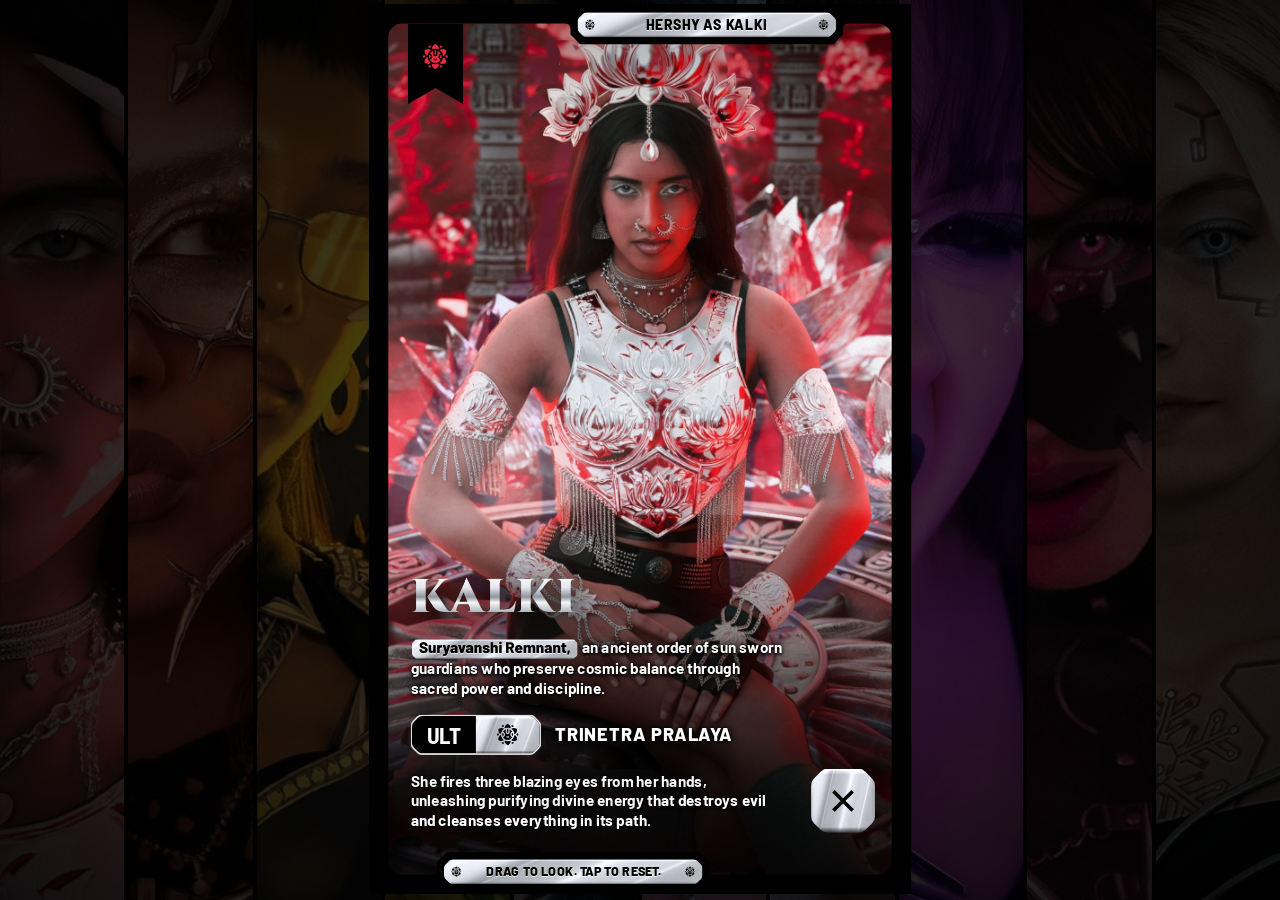
==== 01/index.html @ acaef735 "Realm and scan plates: optically center label text Co-Authored-By: Claude Opus 5.5 <noreply@anthropi" ====
<!doctype html>
<html lang="en"><head><meta charset="utf-8">
<meta name="viewport" content="width=device-width,initial-scale=1,maximum-scale=1,user-scalable=no,viewport-fit=cover">
<meta name="theme-color" content="#000000">
<title>Kalki | The Shattered Dominion AR</title><meta name="description" content="Step into Kalki's realm. Hershy as Kalki, The Shattered Dominion by MindOfDerby.">
<base href="../">
<link rel="icon" sizes="192x192" type="image/jpeg" href="https://static.wixstatic.com/media/04fb3c_0477b7cfbd684224b1bcdcc46684a7ea%7Emv2.jpg/v1/fill/w_192%2Ch_192%2Clg_1%2Cusm_0.66_1.00_0.01/04fb3c_0477b7cfbd684224b1bcdcc46684a7ea%7Emv2.jpg"><link rel="shortcut icon" type="image/jpeg" href="https://static.wixstatic.com/media/04fb3c_0477b7cfbd684224b1bcdcc46684a7ea%7Emv2.jpg/v1/fill/w_32%2Ch_32%2Clg_1%2Cusm_0.66_1.00_0.01/04fb3c_0477b7cfbd684224b1bcdcc46684a7ea%7Emv2.jpg"><link rel="apple-touch-icon" href="https://static.wixstatic.com/media/04fb3c_0477b7cfbd684224b1bcdcc46684a7ea%7Emv2.jpg/v1/fill/w_180%2Ch_180%2Clg_1%2Cusm_0.66_1.00_0.01/04fb3c_0477b7cfbd684224b1bcdcc46684a7ea%7Emv2.jpg">
<meta property="og:type" content="website"><meta property="og:site_name" content="The Shattered Dominion by MindOfDerby">
<meta property="og:title" content="Kalki | The Shattered Dominion AR"><meta property="og:description" content="Step into Kalki's realm. Hershy as Kalki, The Shattered Dominion by MindOfDerby.">
<meta property="og:url" content="https://mindofderby.github.io/dominion-ar/01/">
<meta property="og:image" content="https://mindofderby.github.io/dominion-ar/og/01.jpg"><meta property="og:image:width" content="1200"><meta property="og:image:height" content="630">
<meta name="twitter:card" content="summary_large_image"><meta name="twitter:image" content="https://mindofderby.github.io/dominion-ar/og/01.jpg">
<meta name="apple-mobile-web-app-status-bar-style" content="black"><style>html{background:#000}</style>
<link rel="preconnect" href="https://fonts.googleapis.com"><link rel="preconnect" href="https://fonts.gstatic.com" crossorigin><link rel="stylesheet" href="https://fonts.googleapis.com/css2?family=Barlow:wght@400;500;700;800&family=Barlow+Semi+Condensed:wght@700&family=Cinzel:wght@900&display=swap">
<link rel="stylesheet" href="app.css?v=6a660786">
</head><body class="mode-fill">
<div id="stage"><div style="width: 390px; height: 844px; position: relative; overflow: hidden; background: #000000; font-family: 'Barlow', sans-serif">
  
  <div style="position: absolute; left: 0; top: 0; width: 390px; height: 100%; background: linear-gradient(to bottom, rgba(0,0,0,0.35) 0%, rgba(0,0,0,0) 16%, rgba(0,0,0,0) 56%, rgba(0,0,0,0.82) 86%, rgba(0,0,0,0.9) 100%); pointer-events: none"></div>
  <div style="position: absolute; left: 150px; top: 6px; width: 186px; height: 18px; clip-path: path('M6.60 0 L179.40 0 Q181.00 0 182.13 1.13 L184.87 3.87 Q186.00 5.00 186.00 6.60 L186.00 11.40 Q186.00 13.00 184.87 14.13 L182.13 16.87 Q181.00 18.00 179.40 18.00 L6.60 18.00 Q5.00 18.00 3.87 16.87 L1.13 14.13 Q0 13.00 0 11.40 L0 6.60 Q0 5.00 1.13 3.87 L3.87 1.13 Q5.00 0 6.60 0 Z'); background: url(assets/plate-h.jpg) center / 100% 100% no-repeat; display: flex; align-items: center; justify-content: center">
    <img alt="" aria-hidden="true" src="assets/icons/S01.svg" style="position: absolute; left: 4px; top: 4.25px; width: 10px; height: 9.5px; display: block; filter: brightness(0)">
    <img alt="" aria-hidden="true" src="assets/icons/S01.svg" style="position: absolute; right: 4px; top: 4.25px; width: 10px; height: 9.5px; display: block; filter: brightness(0)">
    <span style="font-family: 'Barlow', sans-serif; font-weight: 800; font-size: 10px; line-height: 1; letter-spacing: 0.04em; color: #000000; text-shadow: 0 0.6px 0 rgba(255,255,255,0.75); white-space: nowrap; translate: 0 -0.5px">HERSHY AS KALKI</span>
  </div>
  <div style="position: absolute; left: 28px; top: 14px; width: 40px; height: 58px; background: #000000; clip-path: polygon(0 0, 100% 0, 100% 100%, 50% 80%, 0 100%); display: flex; justify-content: center">
    <img alt="" src="assets/icons/S01.svg" style="width: 26px; height: 24px; margin-top: 12px; display: block">
  </div>
  <div style="position: absolute; left: 30px; bottom: 46px; width: 268px; display: flex; flex-direction: column; gap: 12px">
    <h1 style="margin: 0; font-family: 'Cinzel', serif; font-weight: 900; font-size: 34px; line-height: 1; letter-spacing: 0.02em; text-transform: uppercase; filter: drop-shadow(0 3px 10px rgba(0,0,0,0.9)); background: linear-gradient(180deg, #FFFFFF 0%, #E4E7EB 28%, #8E949D 48%, #F3F5F7 60%, #A9AEB6 82%, #FFFFFF 100%); -webkit-background-clip: text; background-clip: text; color: transparent">Kalki</h1>
    <p style="margin: 0; font-family: 'Barlow', sans-serif; font-weight: 700; font-size: 11px; line-height: 14px; color: #FFFFFF; text-shadow: 0 0 3px #000, 0 0 8px rgba(0,0,0,0.95), 0 1px 2px #000, 0 0 16px rgba(0,0,0,0.7)"><span style="background: url(assets/plate-h.jpg) center / 100% 100% no-repeat; color: #000000; font-weight: 800; text-shadow: 0 0.6px 0 rgba(255,255,255,0.75); -webkit-font-smoothing: antialiased; text-rendering: geometricPrecision; display: inline-block; line-height: 1.3; clip-path: polygon(0.00px 3.90px, 0.04px 3.47px, 0.16px 3.07px, 0.36px 2.70px, 0.64px 2.36px, 2.36px 0.64px, 2.70px 0.36px, 3.07px 0.16px, 3.47px 0.04px, 3.90px 0.00px, calc(100% - 3.90px) 0.00px, calc(100% - 3.47px) 0.04px, calc(100% - 3.07px) 0.16px, calc(100% - 2.70px) 0.36px, calc(100% - 2.36px) 0.64px, calc(100% - 0.64px) 2.36px, calc(100% - 0.36px) 2.70px, calc(100% - 0.16px) 3.07px, calc(100% - 0.04px) 3.47px, calc(100% - 0.00px) 3.90px, calc(100% - 0.00px) calc(100% - 3.90px), calc(100% - 0.04px) calc(100% - 3.47px), calc(100% - 0.16px) calc(100% - 3.07px), calc(100% - 0.36px) calc(100% - 2.70px), calc(100% - 0.64px) calc(100% - 2.36px), calc(100% - 2.36px) calc(100% - 0.64px), calc(100% - 2.70px) calc(100% - 0.36px), calc(100% - 3.07px) calc(100% - 0.16px), calc(100% - 3.47px) calc(100% - 0.04px), calc(100% - 3.90px) calc(100% - 0.00px), 3.90px calc(100% - 0.00px), 3.47px calc(100% - 0.04px), 3.07px calc(100% - 0.16px), 2.70px calc(100% - 0.36px), 2.36px calc(100% - 0.64px), 0.64px calc(100% - 2.36px), 0.36px calc(100% - 2.70px), 0.16px calc(100% - 3.07px), 0.04px calc(100% - 3.47px), 0.00px calc(100% - 3.90px)); padding: 0 5px; margin: 0 1px">Suryavanshi Remnant,</span> an ancient order of sun sworn guardians who preserve cosmic balance through sacred power and discipline.</p>
    <div style="display: flex; flex-direction: row; align-items: center; gap: 10px">
      <div style="flex: none; padding: 1px; background: rgba(255,255,255,0.85); clip-path: path('M 1.41 4.70 L 4.70 1.41 Q 6.11 0.00 8.11 0.00 L 85.89 0.00 Q 87.89 0.00 89.30 1.41 L 92.59 4.70 Q 94.00 6.11 94.00 8.11 L 94.00 20.89 Q 94.00 22.89 92.59 24.30 L 89.30 27.59 Q 87.89 29.00 85.89 29.00 L 8.11 29.00 Q 6.11 29.00 4.70 27.59 L 1.41 24.30 Q 0.00 22.89 0.00 20.89 L 0.00 8.11 Q 0.00 6.11 1.41 4.70 Z')"><div style="display: flex; flex-direction: row; align-items: stretch; width: 92px; height: 27px; overflow: hidden; background: #000000; clip-path: path('M 1.41 4.29 L 4.29 1.41 Q 5.70 0.00 7.70 0.00 L 84.30 0.00 Q 86.30 0.00 87.71 1.41 L 90.59 4.29 Q 92.00 5.70 92.00 7.70 L 92.00 19.30 Q 92.00 21.30 90.59 22.71 L 87.71 25.59 Q 86.30 27.00 84.30 27.00 L 7.70 27.00 Q 5.70 27.00 4.29 25.59 L 1.41 22.71 Q 0.00 21.30 0.00 19.30 L 0.00 7.70 Q 0.00 5.70 1.41 4.29 Z')">
        <span style="width: 46px; text-align: center; font-family: 'Barlow Semi Condensed', sans-serif; font-weight: 700; font-size: 16.5px; line-height: 27px; color: #FFFFFF">ULT</span>
        <div style="width: 46px; background: url(assets/plate-h.jpg) center / 100% 100% no-repeat; display: flex; align-items: center; justify-content: center">
          <img alt="" src="assets/icons/S01.svg" style="width: 22px; height: 21px; display: block; filter: brightness(0)">
        </div>
      </div></div>
      <span style="font-family: 'Barlow', sans-serif; font-weight: 800; font-size: 13px; line-height: 1.1; letter-spacing: 0.04em; text-transform: uppercase; color: #FFFFFF; text-shadow: 0 0 3px #000, 0 0 8px rgba(0,0,0,0.95), 0 1px 2px #000, 0 0 16px rgba(0,0,0,0.7)">Trinetra Pralaya</span>
    </div>
    <p style="margin: 0; font-family: 'Barlow', sans-serif; font-weight: 700; font-size: 11px; line-height: 14px; color: #FFFFFF; text-shadow: 0 0 3px #000, 0 0 8px rgba(0,0,0,0.95), 0 1px 2px #000, 0 0 16px rgba(0,0,0,0.7)">She fires three blazing eyes from her hands, unleashing purifying divine energy that destroys evil and cleanses everything in its path.</p>
  </div>
  <button type="button" aria-label="Close and scan another page" onclick="location.href='./'" style="position: absolute; right: 26px; bottom: 44px; width: 46px; height: 46px; padding: 0; border: 0; cursor: pointer; background: url(assets/plate-h.jpg) center / 100% 100% no-repeat; box-shadow: inset 0 1px 0 rgba(255,255,255,0.9), inset 0 -2px 3px rgba(0,0,0,0.35); clip-path: path('M6.88 2.12 Q9.00 0.00 12.00 0.00 L34.00 0.00 Q37.00 0.00 39.12 2.12 L43.88 6.88 Q46.00 9.00 46.00 12.00 L46.00 34.00 Q46.00 37.00 43.88 39.12 L39.12 43.88 Q37.00 46.00 34.00 46.00 L12.00 46.00 Q9.00 46.00 6.88 43.88 L2.12 39.12 Q0.00 37.00 0.00 34.00 L0.00 12.00 Q0.00 9.00 2.12 6.88 Z'); display: flex; align-items: center; justify-content: center">
    <svg width="18" height="18" viewBox="0 0 18 18" fill="none" stroke="#000000" stroke-width="2.6" stroke-linecap="square" aria-hidden="true"><path d="M3 3l12 12M15 3L3 15"></path></svg>
  </button>
  <div style="position: absolute; left: 54px; bottom: 7px; width: 186px; height: 18px; clip-path: path('M6.60 0 L179.40 0 Q181.00 0 182.13 1.13 L184.87 3.87 Q186.00 5.00 186.00 6.60 L186.00 11.40 Q186.00 13.00 184.87 14.13 L182.13 16.87 Q181.00 18.00 179.40 18.00 L6.60 18.00 Q5.00 18.00 3.87 16.87 L1.13 14.13 Q0 13.00 0 11.40 L0 6.60 Q0 5.00 1.13 3.87 L3.87 1.13 Q5.00 0 6.60 0 Z'); background: url(assets/plate-h.jpg) center / 100% 100% no-repeat; display: flex; align-items: center; justify-content: center">
    <img alt="" aria-hidden="true" src="assets/icons/S01.svg" style="position: absolute; left: 4px; top: 4.25px; width: 10px; height: 9.5px; display: block; filter: brightness(0)">
    <img alt="" aria-hidden="true" src="assets/icons/S01.svg" style="position: absolute; right: 4px; top: 4.25px; width: 10px; height: 9.5px; display: block; filter: brightness(0)">
    <span style="font-family: 'Barlow', sans-serif; font-weight: 800; font-size: 9px; line-height: 1; letter-spacing: 0.01em; color: #000000; text-shadow: 0 0.6px 0 rgba(255,255,255,0.75); white-space: nowrap; translate: 0 -0.9px">DRAG TO LOOK. TAP TO RESET.</span>
  </div>
</div>
</div>
<canvas id="world"></canvas><div id="gate"><div class="bar"><i></i></div></div>
<script type="importmap">{"imports":{"three":"./lib/three.module.min.js"}}</script>
<script type="module">window.REALM={"id": "01", "color": "#E62A3F", "cx": 0.492, "layers": [{"role": "background", "src": "plate.webp"}, {"role": "floor", "src": "floor.webp"}, {"role": "character", "src": "char.webp"}, {"role": "fx", "src": "fx1.webp"}, {"role": "fx", "src": "fx2.webp"}, {"role": "fx", "src": "fx3.webp"}, {"role": "fx", "src": "fx4.webp"}]};
import * as THREE from 'three';
const R = window.REALM, base = 'k/' + R.id + '/';
const cvs = document.getElementById('world');
const gate = document.getElementById('gate'), bar = gate.querySelector('i');
const renderer = new THREE.WebGLRenderer({ canvas: cvs, antialias: true });
renderer.setPixelRatio(Math.min(window.devicePixelRatio || 1, +new URLSearchParams(location.search).get('pr') || 2));
renderer.outputColorSpace = THREE.SRGBColorSpace;
const scene = new THREE.Scene();
scene.background = new THREE.Color(0x000000);
const DIST = 5, FOV = 40;
const cam = new THREE.PerspectiveCamera(FOV, 1, 0.1, 100);
const DEPTH = { background: -2.6, floor: 0, character: 0, snake: -0.22, creature: -0.35 };
const loader = new THREE.TextureLoader();
const meshes = [];
let loaded = 0, fxi = 0;
const total = R.layers.length;
function done() {
  loaded++; bar.style.width = (100 * loaded / total) + '%';
  if (loaded === total) setTimeout(() => { gate.classList.add('done'); t0 = performance.now(); }, 150);
}
R.layers.forEach((L, i) => {
  const tex = loader.load(base + L.src, done, undefined, done);
  tex.colorSpace = THREE.SRGBColorSpace;
  tex.anisotropy = renderer.capabilities.getMaxAnisotropy();
  const isFx = L.role === 'fx';
  const mat = new THREE.MeshBasicMaterial({ map: tex, transparent: L.role !== 'background', depthWrite: false, depthTest: false, opacity: isFx ? 0 : 1 });
  const mesh = new THREE.Mesh(new THREE.PlaneGeometry(1, 1), mat);
  const z = isFx ? 0.55 + 0.2 * (fxi % 3) : (DEPTH[L.role] ?? 0);
  mesh.position.z = z; mesh.renderOrder = i;
  mesh.userData = { role: L.role, z, ph: (fxi++) * 1.7 + i * 0.37, fx: isFx };
  scene.add(mesh); meshes.push(mesh);
});
let S = 1, shiftX = 0, W0 = 1;
function resize() {
  const w = cvs.clientWidth || innerWidth, h = cvs.clientHeight || innerHeight;
  renderer.setSize(w, h, false);
  cam.aspect = w / h; cam.updateProjectionMatrix();
  const h0 = 2 * DIST * Math.tan(THREE.MathUtils.degToRad(FOV / 2));
  const w0 = h0 * cam.aspect;
  S = Math.max(h0 * 1.04, Math.min(w0 * 1.04, h0 * 1.25)); W0 = w0;
  const room = Math.max(0, (S - w0) / 2 - 0.35);
  shiftX = THREE.MathUtils.clamp(-(R.cx - 0.5) * S, -room, room);
  layout(0);
}
function layout(t) {
  for (const m of meshes) {
    const u = m.userData, k = (DIST - u.z) / DIST;
    let s = S * k * (u.role === 'background' ? 1.06 : 1);
    if (u.role === 'background') s = Math.max(s, W0 * 1.2 * k);
    let x = shiftX * k;
    if (u.fx) {
      s *= 1 + 0.025 * Math.sin(t * 0.35 + u.ph);
      x += Math.sin(t * 0.12 + u.ph) * 0.06 * S;
      m.material.opacity = Math.max(0, 0.2 + 0.16 * Math.sin(t * 0.55 + u.ph)) * Math.min(1, t / 2.5);
    }
    m.scale.set(s, s, 1); m.position.x = x;
  }
}
addEventListener('resize', resize); addEventListener('stagefit', resize); resize();

// input
let yaw = 0, pitch = 0, tYaw = 0, tPitch = 0, drag = null, moved = 0;
let gy = null, gBase = null, asked = false;
function onOri(e) {
  if (e.beta == null) return;
  const v = { b: e.beta, g: e.gamma };
  if (!gBase) gBase = v;
  gy = { x: THREE.MathUtils.clamp((v.g - gBase.g) / 25, -1, 1), y: THREE.MathUtils.clamp((v.b - gBase.b) / 25, -1, 1) };
}
function askGyro() {
  if (asked) return; asked = true;
  const D = window.DeviceOrientationEvent;
  if (D && typeof D.requestPermission === 'function') {
    D.requestPermission().then(r => { if (r === 'granted') addEventListener('deviceorientation', onOri); }).catch(() => {});
  } else if (D) addEventListener('deviceorientation', onOri);
}
if (window.DeviceOrientationEvent && typeof DeviceOrientationEvent.requestPermission !== 'function') askGyro();
addEventListener('pointerdown', e => {
  if (e.target.closest('button')) return;
  drag = { x: e.clientX, y: e.clientY, yaw: tYaw, pitch: tPitch }; moved = 0;
});
addEventListener('pointermove', e => {
  if (!drag) return;
  const dx = e.clientX - drag.x, dy = e.clientY - drag.y;
  moved = Math.max(moved, Math.abs(dx) + Math.abs(dy));
  tYaw = THREE.MathUtils.clamp(drag.yaw - dx / innerWidth * 2.2, -1, 1);
  tPitch = THREE.MathUtils.clamp(drag.pitch - dy / innerHeight * 2.2, -1, 1);
});
addEventListener('pointerup', e => {
  if (!drag) return;
  if (moved < 8) { tYaw = 0; tPitch = 0; gBase = null; askGyro(); }
  drag = null;
});
let t0 = performance.now();
renderer.setAnimationLoop(now => {
  const t = (now - t0) / 1000;
  const gx = gy ? gy.x : 0, gyy = gy ? gy.y : 0;
  yaw += (THREE.MathUtils.clamp(tYaw + gx, -1.2, 1.2) - yaw) * 0.08;
  pitch += (THREE.MathUtils.clamp(tPitch + gyy, -1.2, 1.2) - pitch) * 0.08;
  const intro = Math.min(1, t / 1.8), ease = 1 - Math.pow(1 - intro, 3);
  const sway = Math.sin(t * 0.25) * 0.06;
  cam.position.set(yaw * 0.55 + sway, -pitch * 0.2 + Math.sin(t * 0.18) * 0.03, DIST + (1 - ease) * 1.4);
  cam.lookAt(0, 0, -1.2);
  layout(t);
  renderer.render(scene, cam);
  window.__dbg = { yaw, pitch, tYaw, t, S, cz: cam.position.z };
});
</script>
<script src="stage.js?v=6a660786"></script>
</body></html>
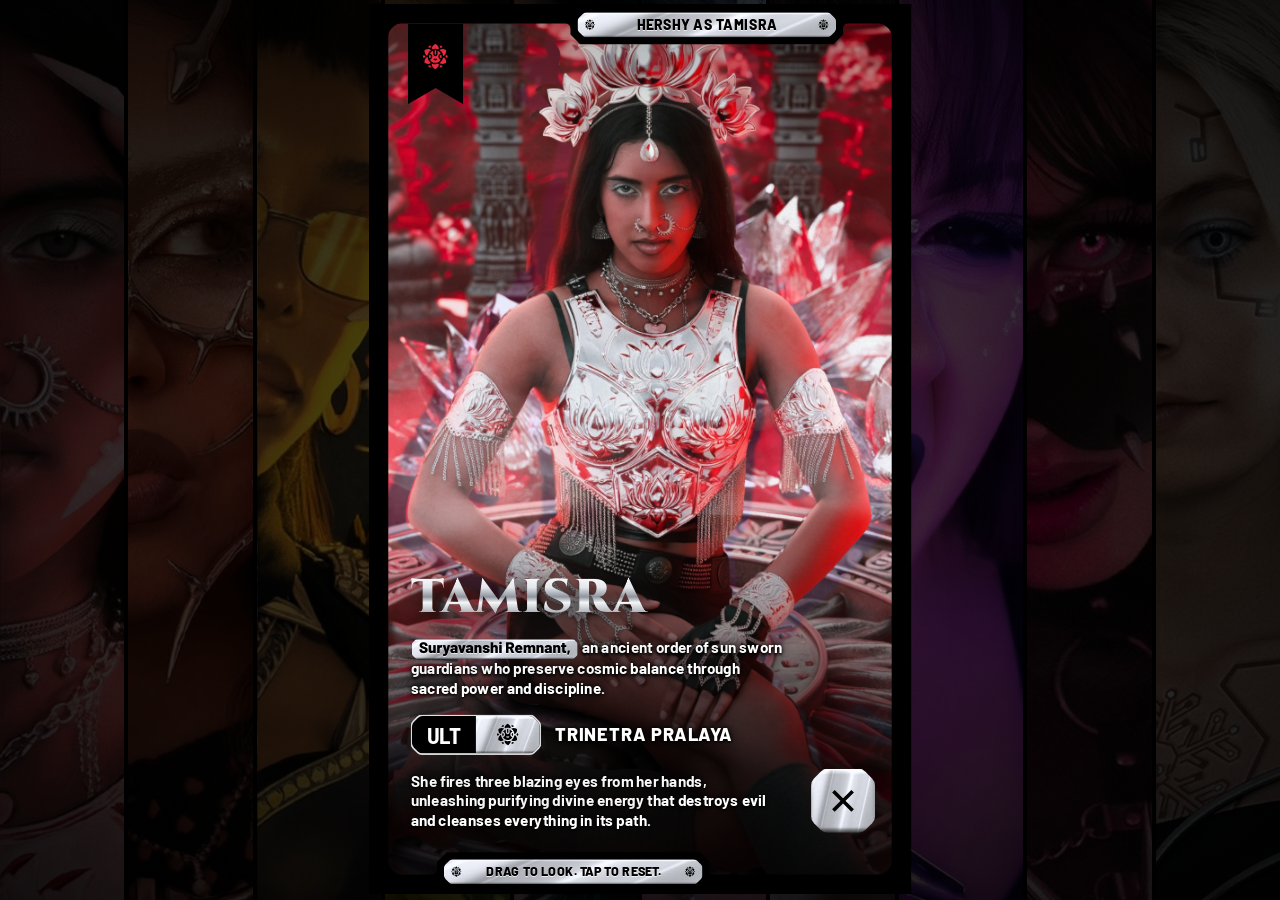
==== commit eb3da916: "Rename sovereigns: Kalki to Tamisra, Glacia to Zimaia Co-Authored-By: Claude Opus 5.5 <noreply@anthr" ====
--- a/01/index.html
+++ b/01/index.html
@@ -2,11 +2,11 @@
 <html lang="en"><head><meta charset="utf-8">
 <meta name="viewport" content="width=device-width,initial-scale=1,maximum-scale=1,user-scalable=no,viewport-fit=cover">
 <meta name="theme-color" content="#000000">
-<title>Kalki | The Shattered Dominion AR</title><meta name="description" content="Step into Kalki's realm. Hershy as Kalki, The Shattered Dominion by MindOfDerby.">
+<title>Tamisra | The Shattered Dominion AR</title><meta name="description" content="Step into Tamisra's realm. Hershy as Tamisra, The Shattered Dominion by MindOfDerby.">
 <base href="../">
 <link rel="icon" sizes="192x192" type="image/jpeg" href="https://static.wixstatic.com/media/04fb3c_0477b7cfbd684224b1bcdcc46684a7ea%7Emv2.jpg/v1/fill/w_192%2Ch_192%2Clg_1%2Cusm_0.66_1.00_0.01/04fb3c_0477b7cfbd684224b1bcdcc46684a7ea%7Emv2.jpg"><link rel="shortcut icon" type="image/jpeg" href="https://static.wixstatic.com/media/04fb3c_0477b7cfbd684224b1bcdcc46684a7ea%7Emv2.jpg/v1/fill/w_32%2Ch_32%2Clg_1%2Cusm_0.66_1.00_0.01/04fb3c_0477b7cfbd684224b1bcdcc46684a7ea%7Emv2.jpg"><link rel="apple-touch-icon" href="https://static.wixstatic.com/media/04fb3c_0477b7cfbd684224b1bcdcc46684a7ea%7Emv2.jpg/v1/fill/w_180%2Ch_180%2Clg_1%2Cusm_0.66_1.00_0.01/04fb3c_0477b7cfbd684224b1bcdcc46684a7ea%7Emv2.jpg">
 <meta property="og:type" content="website"><meta property="og:site_name" content="The Shattered Dominion by MindOfDerby">
-<meta property="og:title" content="Kalki | The Shattered Dominion AR"><meta property="og:description" content="Step into Kalki's realm. Hershy as Kalki, The Shattered Dominion by MindOfDerby.">
+<meta property="og:title" content="Tamisra | The Shattered Dominion AR"><meta property="og:description" content="Step into Tamisra's realm. Hershy as Tamisra, The Shattered Dominion by MindOfDerby.">
 <meta property="og:url" content="https://mindofderby.github.io/dominion-ar/01/">
 <meta property="og:image" content="https://mindofderby.github.io/dominion-ar/og/01.jpg"><meta property="og:image:width" content="1200"><meta property="og:image:height" content="630">
 <meta name="twitter:card" content="summary_large_image"><meta name="twitter:image" content="https://mindofderby.github.io/dominion-ar/og/01.jpg">
@@ -20,13 +20,13 @@
   <div style="position: absolute; left: 150px; top: 6px; width: 186px; height: 18px; clip-path: path('M6.60 0 L179.40 0 Q181.00 0 182.13 1.13 L184.87 3.87 Q186.00 5.00 186.00 6.60 L186.00 11.40 Q186.00 13.00 184.87 14.13 L182.13 16.87 Q181.00 18.00 179.40 18.00 L6.60 18.00 Q5.00 18.00 3.87 16.87 L1.13 14.13 Q0 13.00 0 11.40 L0 6.60 Q0 5.00 1.13 3.87 L3.87 1.13 Q5.00 0 6.60 0 Z'); background: url(assets/plate-h.jpg) center / 100% 100% no-repeat; display: flex; align-items: center; justify-content: center">
     <img alt="" aria-hidden="true" src="assets/icons/S01.svg" style="position: absolute; left: 4px; top: 4.25px; width: 10px; height: 9.5px; display: block; filter: brightness(0)">
     <img alt="" aria-hidden="true" src="assets/icons/S01.svg" style="position: absolute; right: 4px; top: 4.25px; width: 10px; height: 9.5px; display: block; filter: brightness(0)">
-    <span style="font-family: 'Barlow', sans-serif; font-weight: 800; font-size: 10px; line-height: 1; letter-spacing: 0.04em; color: #000000; text-shadow: 0 0.6px 0 rgba(255,255,255,0.75); white-space: nowrap; translate: 0 -0.5px">HERSHY AS KALKI</span>
+    <span style="font-family: 'Barlow', sans-serif; font-weight: 800; font-size: 10px; line-height: 1; letter-spacing: 0.04em; color: #000000; text-shadow: 0 0.6px 0 rgba(255,255,255,0.75); white-space: nowrap; translate: 0 -0.5px">HERSHY AS TAMISRA</span>
   </div>
   <div style="position: absolute; left: 28px; top: 14px; width: 40px; height: 58px; background: #000000; clip-path: polygon(0 0, 100% 0, 100% 100%, 50% 80%, 0 100%); display: flex; justify-content: center">
     <img alt="" src="assets/icons/S01.svg" style="width: 26px; height: 24px; margin-top: 12px; display: block">
   </div>
   <div style="position: absolute; left: 30px; bottom: 46px; width: 268px; display: flex; flex-direction: column; gap: 12px">
-    <h1 style="margin: 0; font-family: 'Cinzel', serif; font-weight: 900; font-size: 34px; line-height: 1; letter-spacing: 0.02em; text-transform: uppercase; filter: drop-shadow(0 3px 10px rgba(0,0,0,0.9)); background: linear-gradient(180deg, #FFFFFF 0%, #E4E7EB 28%, #8E949D 48%, #F3F5F7 60%, #A9AEB6 82%, #FFFFFF 100%); -webkit-background-clip: text; background-clip: text; color: transparent">Kalki</h1>
+    <h1 style="margin: 0; font-family: 'Cinzel', serif; font-weight: 900; font-size: 34px; line-height: 1; letter-spacing: 0.02em; text-transform: uppercase; filter: drop-shadow(0 3px 10px rgba(0,0,0,0.9)); background: linear-gradient(180deg, #FFFFFF 0%, #E4E7EB 28%, #8E949D 48%, #F3F5F7 60%, #A9AEB6 82%, #FFFFFF 100%); -webkit-background-clip: text; background-clip: text; color: transparent">Tamisra</h1>
     <p style="margin: 0; font-family: 'Barlow', sans-serif; font-weight: 700; font-size: 11px; line-height: 14px; color: #FFFFFF; text-shadow: 0 0 3px #000, 0 0 8px rgba(0,0,0,0.95), 0 1px 2px #000, 0 0 16px rgba(0,0,0,0.7)"><span style="background: url(assets/plate-h.jpg) center / 100% 100% no-repeat; color: #000000; font-weight: 800; text-shadow: 0 0.6px 0 rgba(255,255,255,0.75); -webkit-font-smoothing: antialiased; text-rendering: geometricPrecision; display: inline-block; line-height: 1.3; clip-path: polygon(0.00px 3.90px, 0.04px 3.47px, 0.16px 3.07px, 0.36px 2.70px, 0.64px 2.36px, 2.36px 0.64px, 2.70px 0.36px, 3.07px 0.16px, 3.47px 0.04px, 3.90px 0.00px, calc(100% - 3.90px) 0.00px, calc(100% - 3.47px) 0.04px, calc(100% - 3.07px) 0.16px, calc(100% - 2.70px) 0.36px, calc(100% - 2.36px) 0.64px, calc(100% - 0.64px) 2.36px, calc(100% - 0.36px) 2.70px, calc(100% - 0.16px) 3.07px, calc(100% - 0.04px) 3.47px, calc(100% - 0.00px) 3.90px, calc(100% - 0.00px) calc(100% - 3.90px), calc(100% - 0.04px) calc(100% - 3.47px), calc(100% - 0.16px) calc(100% - 3.07px), calc(100% - 0.36px) calc(100% - 2.70px), calc(100% - 0.64px) calc(100% - 2.36px), calc(100% - 2.36px) calc(100% - 0.64px), calc(100% - 2.70px) calc(100% - 0.36px), calc(100% - 3.07px) calc(100% - 0.16px), calc(100% - 3.47px) calc(100% - 0.04px), calc(100% - 3.90px) calc(100% - 0.00px), 3.90px calc(100% - 0.00px), 3.47px calc(100% - 0.04px), 3.07px calc(100% - 0.16px), 2.70px calc(100% - 0.36px), 2.36px calc(100% - 0.64px), 0.64px calc(100% - 2.36px), 0.36px calc(100% - 2.70px), 0.16px calc(100% - 3.07px), 0.04px calc(100% - 3.47px), 0.00px calc(100% - 3.90px)); padding: 0 5px; margin: 0 1px">Suryavanshi Remnant,</span> an ancient order of sun sworn guardians who preserve cosmic balance through sacred power and discipline.</p>
     <div style="display: flex; flex-direction: row; align-items: center; gap: 10px">
       <div style="flex: none; padding: 1px; background: rgba(255,255,255,0.85); clip-path: path('M 1.41 4.70 L 4.70 1.41 Q 6.11 0.00 8.11 0.00 L 85.89 0.00 Q 87.89 0.00 89.30 1.41 L 92.59 4.70 Q 94.00 6.11 94.00 8.11 L 94.00 20.89 Q 94.00 22.89 92.59 24.30 L 89.30 27.59 Q 87.89 29.00 85.89 29.00 L 8.11 29.00 Q 6.11 29.00 4.70 27.59 L 1.41 24.30 Q 0.00 22.89 0.00 20.89 L 0.00 8.11 Q 0.00 6.11 1.41 4.70 Z')"><div style="display: flex; flex-direction: row; align-items: stretch; width: 92px; height: 27px; overflow: hidden; background: #000000; clip-path: path('M 1.41 4.29 L 4.29 1.41 Q 5.70 0.00 7.70 0.00 L 84.30 0.00 Q 86.30 0.00 87.71 1.41 L 90.59 4.29 Q 92.00 5.70 92.00 7.70 L 92.00 19.30 Q 92.00 21.30 90.59 22.71 L 87.71 25.59 Q 86.30 27.00 84.30 27.00 L 7.70 27.00 Q 5.70 27.00 4.29 25.59 L 1.41 22.71 Q 0.00 21.30 0.00 19.30 L 0.00 7.70 Q 0.00 5.70 1.41 4.29 Z')">
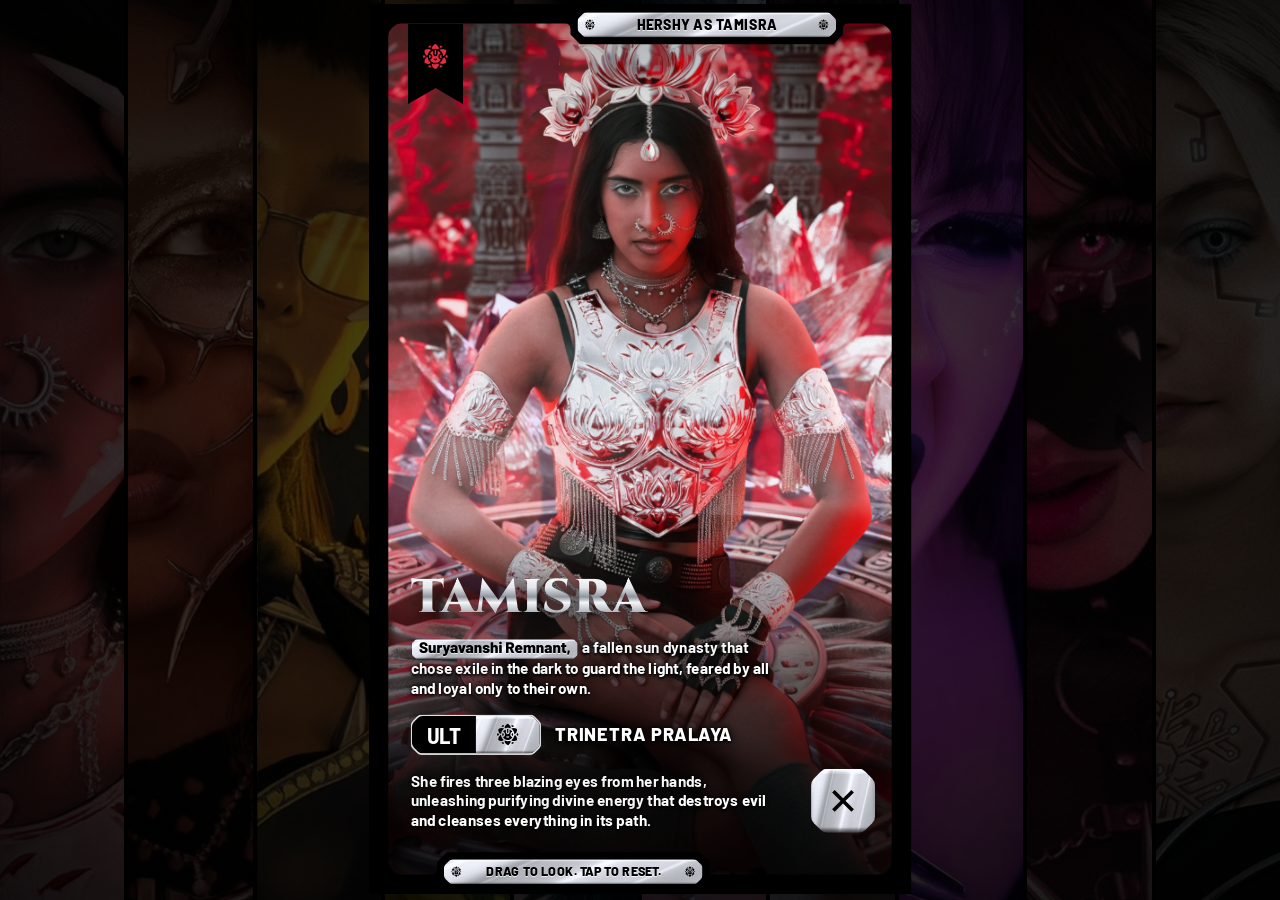
==== commit 361b577c: "Tamisra: antihero lore, new card and spread images Co-Authored-By: Claude Opus 5.5 <noreply@anthropi" ====
--- a/01/index.html
+++ b/01/index.html
@@ -27,7 +27,7 @@
   </div>
   <div style="position: absolute; left: 30px; bottom: 46px; width: 268px; display: flex; flex-direction: column; gap: 12px">
     <h1 style="margin: 0; font-family: 'Cinzel', serif; font-weight: 900; font-size: 34px; line-height: 1; letter-spacing: 0.02em; text-transform: uppercase; filter: drop-shadow(0 3px 10px rgba(0,0,0,0.9)); background: linear-gradient(180deg, #FFFFFF 0%, #E4E7EB 28%, #8E949D 48%, #F3F5F7 60%, #A9AEB6 82%, #FFFFFF 100%); -webkit-background-clip: text; background-clip: text; color: transparent">Tamisra</h1>
-    <p style="margin: 0; font-family: 'Barlow', sans-serif; font-weight: 700; font-size: 11px; line-height: 14px; color: #FFFFFF; text-shadow: 0 0 3px #000, 0 0 8px rgba(0,0,0,0.95), 0 1px 2px #000, 0 0 16px rgba(0,0,0,0.7)"><span style="background: url(assets/plate-h.jpg) center / 100% 100% no-repeat; color: #000000; font-weight: 800; text-shadow: 0 0.6px 0 rgba(255,255,255,0.75); -webkit-font-smoothing: antialiased; text-rendering: geometricPrecision; display: inline-block; line-height: 1.3; clip-path: polygon(0.00px 3.90px, 0.04px 3.47px, 0.16px 3.07px, 0.36px 2.70px, 0.64px 2.36px, 2.36px 0.64px, 2.70px 0.36px, 3.07px 0.16px, 3.47px 0.04px, 3.90px 0.00px, calc(100% - 3.90px) 0.00px, calc(100% - 3.47px) 0.04px, calc(100% - 3.07px) 0.16px, calc(100% - 2.70px) 0.36px, calc(100% - 2.36px) 0.64px, calc(100% - 0.64px) 2.36px, calc(100% - 0.36px) 2.70px, calc(100% - 0.16px) 3.07px, calc(100% - 0.04px) 3.47px, calc(100% - 0.00px) 3.90px, calc(100% - 0.00px) calc(100% - 3.90px), calc(100% - 0.04px) calc(100% - 3.47px), calc(100% - 0.16px) calc(100% - 3.07px), calc(100% - 0.36px) calc(100% - 2.70px), calc(100% - 0.64px) calc(100% - 2.36px), calc(100% - 2.36px) calc(100% - 0.64px), calc(100% - 2.70px) calc(100% - 0.36px), calc(100% - 3.07px) calc(100% - 0.16px), calc(100% - 3.47px) calc(100% - 0.04px), calc(100% - 3.90px) calc(100% - 0.00px), 3.90px calc(100% - 0.00px), 3.47px calc(100% - 0.04px), 3.07px calc(100% - 0.16px), 2.70px calc(100% - 0.36px), 2.36px calc(100% - 0.64px), 0.64px calc(100% - 2.36px), 0.36px calc(100% - 2.70px), 0.16px calc(100% - 3.07px), 0.04px calc(100% - 3.47px), 0.00px calc(100% - 3.90px)); padding: 0 5px; margin: 0 1px">Suryavanshi Remnant,</span> an ancient order of sun sworn guardians who preserve cosmic balance through sacred power and discipline.</p>
+    <p style="margin: 0; font-family: 'Barlow', sans-serif; font-weight: 700; font-size: 11px; line-height: 14px; color: #FFFFFF; text-shadow: 0 0 3px #000, 0 0 8px rgba(0,0,0,0.95), 0 1px 2px #000, 0 0 16px rgba(0,0,0,0.7)"><span style="background: url(assets/plate-h.jpg) center / 100% 100% no-repeat; color: #000000; font-weight: 800; text-shadow: 0 0.6px 0 rgba(255,255,255,0.75); -webkit-font-smoothing: antialiased; text-rendering: geometricPrecision; display: inline-block; line-height: 1.3; clip-path: polygon(0.00px 3.90px, 0.04px 3.47px, 0.16px 3.07px, 0.36px 2.70px, 0.64px 2.36px, 2.36px 0.64px, 2.70px 0.36px, 3.07px 0.16px, 3.47px 0.04px, 3.90px 0.00px, calc(100% - 3.90px) 0.00px, calc(100% - 3.47px) 0.04px, calc(100% - 3.07px) 0.16px, calc(100% - 2.70px) 0.36px, calc(100% - 2.36px) 0.64px, calc(100% - 0.64px) 2.36px, calc(100% - 0.36px) 2.70px, calc(100% - 0.16px) 3.07px, calc(100% - 0.04px) 3.47px, calc(100% - 0.00px) 3.90px, calc(100% - 0.00px) calc(100% - 3.90px), calc(100% - 0.04px) calc(100% - 3.47px), calc(100% - 0.16px) calc(100% - 3.07px), calc(100% - 0.36px) calc(100% - 2.70px), calc(100% - 0.64px) calc(100% - 2.36px), calc(100% - 2.36px) calc(100% - 0.64px), calc(100% - 2.70px) calc(100% - 0.36px), calc(100% - 3.07px) calc(100% - 0.16px), calc(100% - 3.47px) calc(100% - 0.04px), calc(100% - 3.90px) calc(100% - 0.00px), 3.90px calc(100% - 0.00px), 3.47px calc(100% - 0.04px), 3.07px calc(100% - 0.16px), 2.70px calc(100% - 0.36px), 2.36px calc(100% - 0.64px), 0.64px calc(100% - 2.36px), 0.36px calc(100% - 2.70px), 0.16px calc(100% - 3.07px), 0.04px calc(100% - 3.47px), 0.00px calc(100% - 3.90px)); padding: 0 5px; margin: 0 1px">Suryavanshi Remnant,</span> a fallen sun dynasty that chose exile in the dark to guard the light, feared by all and loyal only to their own.</p>
     <div style="display: flex; flex-direction: row; align-items: center; gap: 10px">
       <div style="flex: none; padding: 1px; background: rgba(255,255,255,0.85); clip-path: path('M 1.41 4.70 L 4.70 1.41 Q 6.11 0.00 8.11 0.00 L 85.89 0.00 Q 87.89 0.00 89.30 1.41 L 92.59 4.70 Q 94.00 6.11 94.00 8.11 L 94.00 20.89 Q 94.00 22.89 92.59 24.30 L 89.30 27.59 Q 87.89 29.00 85.89 29.00 L 8.11 29.00 Q 6.11 29.00 4.70 27.59 L 1.41 24.30 Q 0.00 22.89 0.00 20.89 L 0.00 8.11 Q 0.00 6.11 1.41 4.70 Z')"><div style="display: flex; flex-direction: row; align-items: stretch; width: 92px; height: 27px; overflow: hidden; background: #000000; clip-path: path('M 1.41 4.29 L 4.29 1.41 Q 5.70 0.00 7.70 0.00 L 84.30 0.00 Q 86.30 0.00 87.71 1.41 L 90.59 4.29 Q 92.00 5.70 92.00 7.70 L 92.00 19.30 Q 92.00 21.30 90.59 22.71 L 87.71 25.59 Q 86.30 27.00 84.30 27.00 L 7.70 27.00 Q 5.70 27.00 4.29 25.59 L 1.41 22.71 Q 0.00 21.30 0.00 19.30 L 0.00 7.70 Q 0.00 5.70 1.41 4.29 Z')">
         <span style="width: 46px; text-align: center; font-family: 'Barlow Semi Condensed', sans-serif; font-weight: 700; font-size: 16.5px; line-height: 27px; color: #FFFFFF">ULT</span>
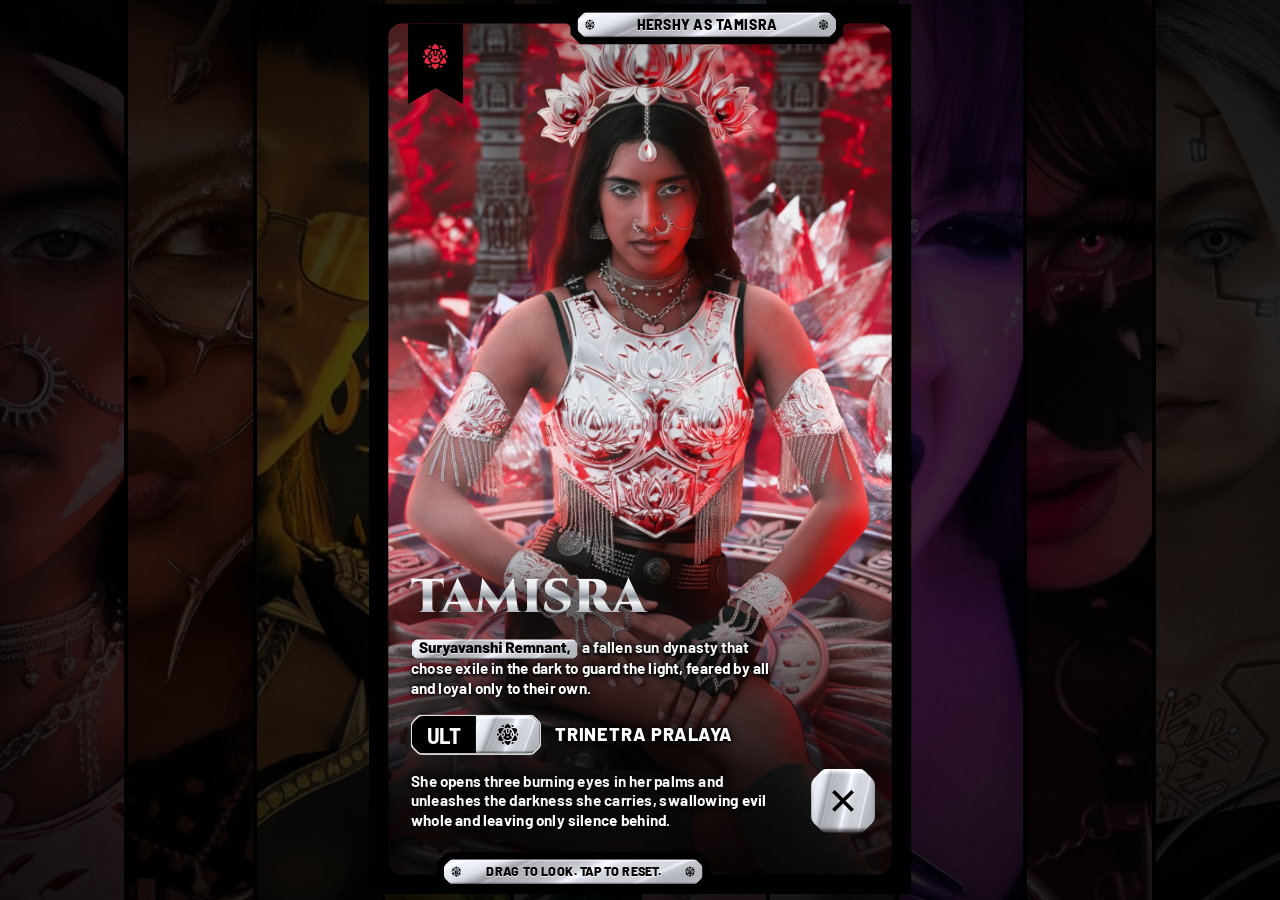
==== commit 7850d946: "Tamisra: dark ult text, Eclipse element Co-Authored-By: Claude Opus 5.5 <noreply@anthropic.com> Clau" ====
--- a/01/index.html
+++ b/01/index.html
@@ -37,7 +37,7 @@
       </div></div>
       <span style="font-family: 'Barlow', sans-serif; font-weight: 800; font-size: 13px; line-height: 1.1; letter-spacing: 0.04em; text-transform: uppercase; color: #FFFFFF; text-shadow: 0 0 3px #000, 0 0 8px rgba(0,0,0,0.95), 0 1px 2px #000, 0 0 16px rgba(0,0,0,0.7)">Trinetra Pralaya</span>
     </div>
-    <p style="margin: 0; font-family: 'Barlow', sans-serif; font-weight: 700; font-size: 11px; line-height: 14px; color: #FFFFFF; text-shadow: 0 0 3px #000, 0 0 8px rgba(0,0,0,0.95), 0 1px 2px #000, 0 0 16px rgba(0,0,0,0.7)">She fires three blazing eyes from her hands, unleashing purifying divine energy that destroys evil and cleanses everything in its path.</p>
+    <p style="margin: 0; font-family: 'Barlow', sans-serif; font-weight: 700; font-size: 11px; line-height: 14px; color: #FFFFFF; text-shadow: 0 0 3px #000, 0 0 8px rgba(0,0,0,0.95), 0 1px 2px #000, 0 0 16px rgba(0,0,0,0.7)">She opens three burning eyes in her palms and unleashes the darkness she carries, swallowing evil whole and leaving only silence behind.</p>
   </div>
   <button type="button" aria-label="Close and scan another page" onclick="location.href='./'" style="position: absolute; right: 26px; bottom: 44px; width: 46px; height: 46px; padding: 0; border: 0; cursor: pointer; background: url(assets/plate-h.jpg) center / 100% 100% no-repeat; box-shadow: inset 0 1px 0 rgba(255,255,255,0.9), inset 0 -2px 3px rgba(0,0,0,0.35); clip-path: path('M6.88 2.12 Q9.00 0.00 12.00 0.00 L34.00 0.00 Q37.00 0.00 39.12 2.12 L43.88 6.88 Q46.00 9.00 46.00 12.00 L46.00 34.00 Q46.00 37.00 43.88 39.12 L39.12 43.88 Q37.00 46.00 34.00 46.00 L12.00 46.00 Q9.00 46.00 6.88 43.88 L2.12 39.12 Q0.00 37.00 0.00 34.00 L0.00 12.00 Q0.00 9.00 2.12 6.88 Z'); display: flex; align-items: center; justify-content: center">
     <svg width="18" height="18" viewBox="0 0 18 18" fill="none" stroke="#000000" stroke-width="2.6" stroke-linecap="square" aria-hidden="true"><path d="M3 3l12 12M15 3L3 15"></path></svg>
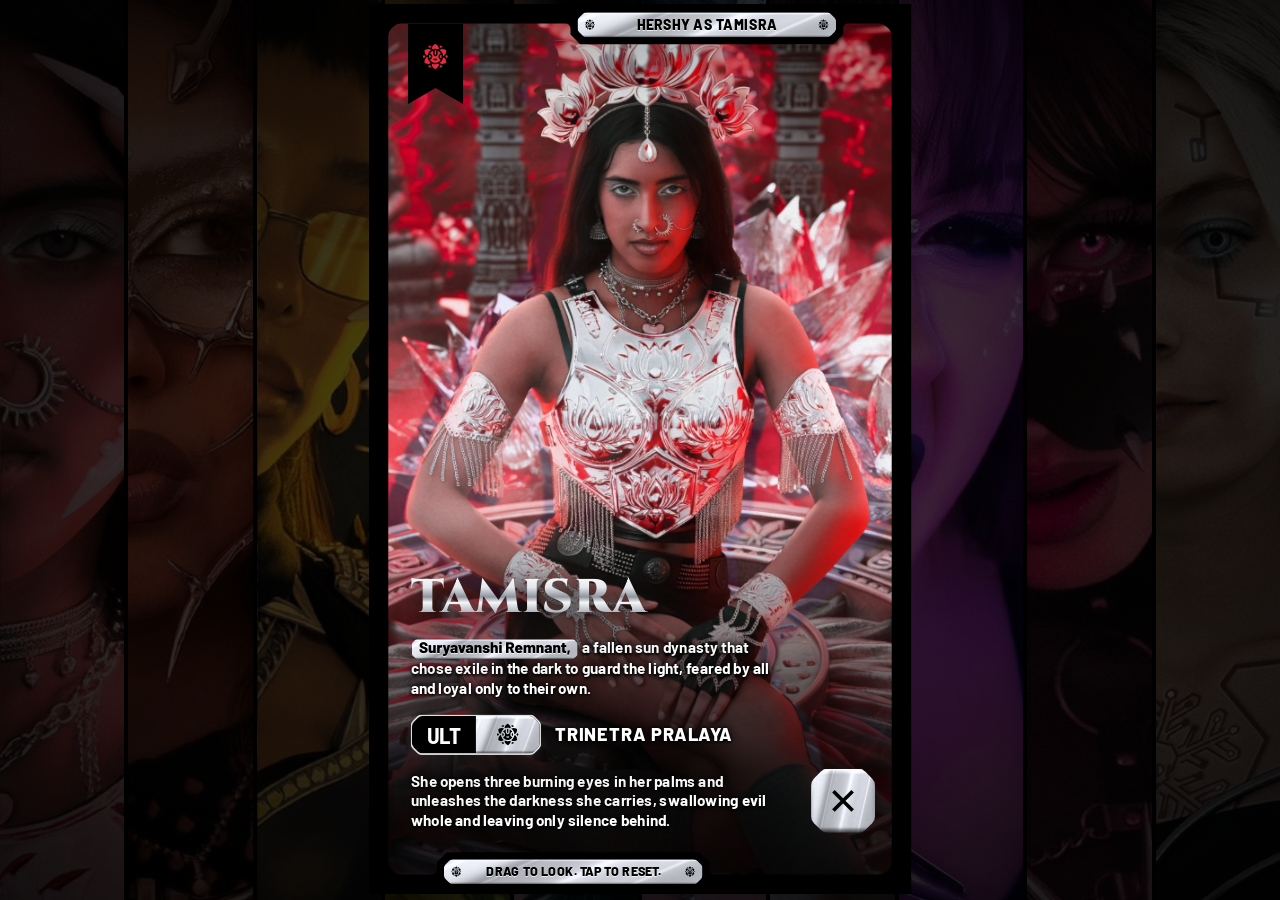
==== commit 35fa2910: "Faster load: no strip entrance animation, preload hero images, recompressed images; invert buttons o" ====
--- a/01/index.html
+++ b/01/index.html
@@ -12,7 +12,7 @@
 <meta name="twitter:card" content="summary_large_image"><meta name="twitter:image" content="https://mindofderby.github.io/dominion-ar/og/01.jpg">
 <meta name="apple-mobile-web-app-status-bar-style" content="black"><style>html{background:#000}</style>
 <link rel="preconnect" href="https://fonts.googleapis.com"><link rel="preconnect" href="https://fonts.gstatic.com" crossorigin><link rel="stylesheet" href="https://fonts.googleapis.com/css2?family=Barlow:wght@400;500;700;800&family=Barlow+Semi+Condensed:wght@700&family=Cinzel:wght@900&display=swap">
-<link rel="stylesheet" href="app.css?v=6a660786">
+<link rel="stylesheet" href="app.css?v=94987989">
 </head><body class="mode-fill">
 <div id="stage"><div style="width: 390px; height: 844px; position: relative; overflow: hidden; background: #000000; font-family: 'Barlow', sans-serif">
   
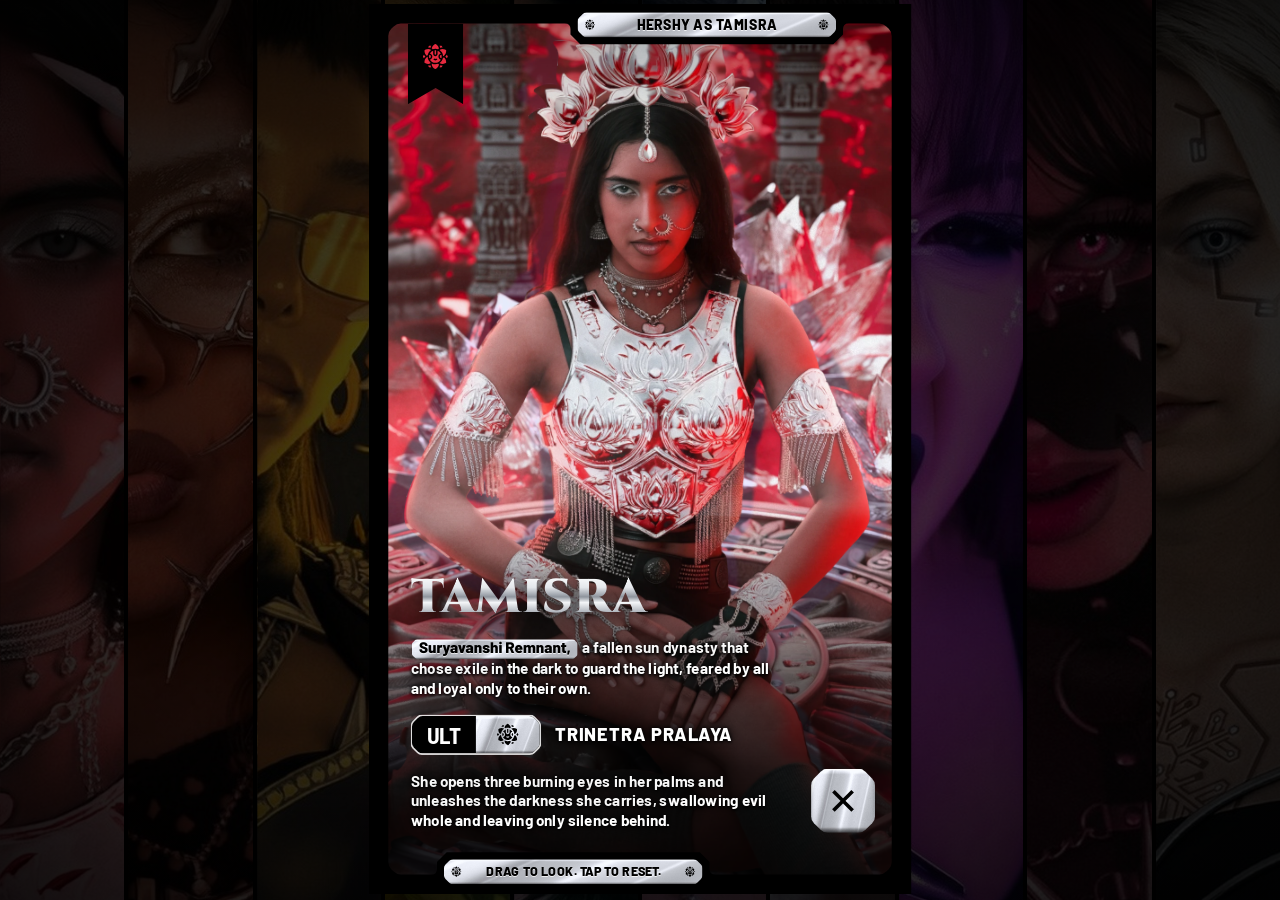
==== commit 3f50a04b: "Image protection on every page (no right-click save, drag or long-press save on images); featured em" ====
--- a/01/index.html
+++ b/01/index.html
@@ -13,7 +13,7 @@
 <meta name="apple-mobile-web-app-status-bar-style" content="black"><style>html{background:#000}</style>
 <link rel="preconnect" href="https://fonts.googleapis.com"><link rel="preconnect" href="https://fonts.gstatic.com" crossorigin><link rel="stylesheet" href="https://fonts.googleapis.com/css2?family=Barlow:wght@400;500;700;800&family=Barlow+Semi+Condensed:wght@700&family=Cinzel:wght@900&display=swap">
 <link rel="stylesheet" href="app.css?v=94987989">
-</head><body class="mode-fill">
+<!--protect--><style>img,video,picture,canvas{-webkit-user-drag:none;user-drag:none;-webkit-touch-callout:none;-webkit-user-select:none;user-select:none}</style><script>(function(){function hit(t){if(!t||!t.closest)return false;if(t.closest('img,video,picture,canvas,svg'))return true;try{return getComputedStyle(t).backgroundImage!=='none'}catch(e){return false}}document.addEventListener('contextmenu',function(e){if(hit(e.target))e.preventDefault()},true);document.addEventListener('dragstart',function(e){if(hit(e.target))e.preventDefault()},true);document.addEventListener('keydown',function(e){var k=(e.key||'').toLowerCase();if((e.ctrlKey||e.metaKey)&&(k==='s'||k==='u'))e.preventDefault()},true);})();</script></head><body class="mode-fill">
 <div id="stage"><div style="width: 390px; height: 844px; position: relative; overflow: hidden; background: #000000; font-family: 'Barlow', sans-serif">
   
   <div style="position: absolute; left: 0; top: 0; width: 390px; height: 100%; background: linear-gradient(to bottom, rgba(0,0,0,0.35) 0%, rgba(0,0,0,0) 16%, rgba(0,0,0,0) 56%, rgba(0,0,0,0.82) 86%, rgba(0,0,0,0.9) 100%); pointer-events: none"></div>
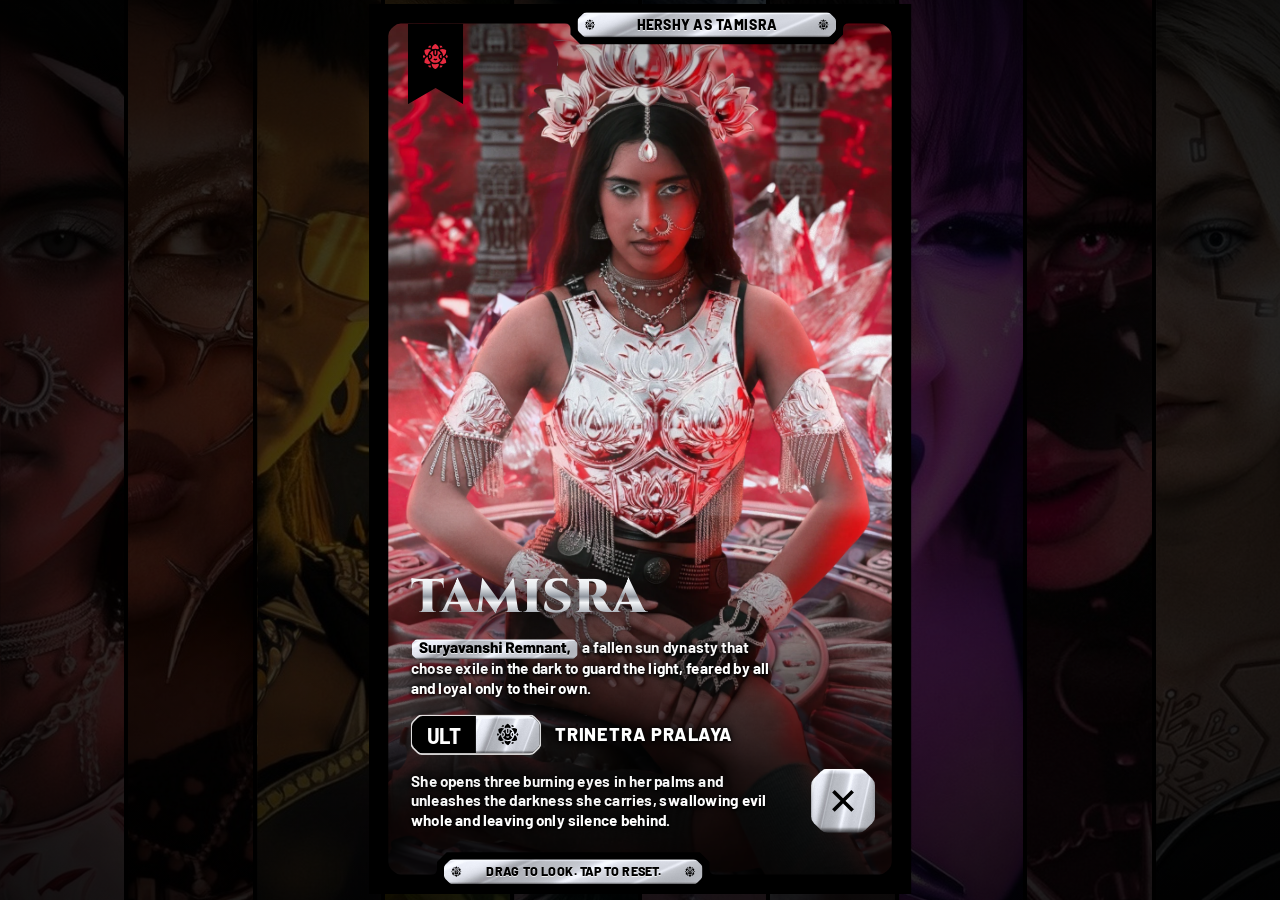
==== commit b52d6cf3: "Cache-bust cleaned realm plates Co-Authored-By: Claude Opus 5.5 <noreply@anthropic.com> Claude-Sessi" ====
--- a/01/index.html
+++ b/01/index.html
@@ -51,7 +51,7 @@
 </div>
 <canvas id="world"></canvas><div id="gate"><div class="bar"><i></i></div></div>
 <script type="importmap">{"imports":{"three":"./lib/three.module.min.js"}}</script>
-<script type="module">window.REALM={"id": "01", "color": "#E62A3F", "cx": 0.492, "layers": [{"role": "background", "src": "plate.webp"}, {"role": "floor", "src": "floor.webp"}, {"role": "character", "src": "char.webp"}, {"role": "fx", "src": "fx1.webp"}, {"role": "fx", "src": "fx2.webp"}, {"role": "fx", "src": "fx3.webp"}, {"role": "fx", "src": "fx4.webp"}]};
+<script type="module">window.REALM={"id": "01", "color": "#E62A3F", "cx": 0.492, "layers": [{"role": "background", "src": "plate.webp?v=2"}, {"role": "floor", "src": "floor.webp"}, {"role": "character", "src": "char.webp"}, {"role": "fx", "src": "fx1.webp"}, {"role": "fx", "src": "fx2.webp"}, {"role": "fx", "src": "fx3.webp"}, {"role": "fx", "src": "fx4.webp"}]};
 import * as THREE from 'three';
 const R = window.REALM, base = 'k/' + R.id + '/';
 const cvs = document.getElementById('world');
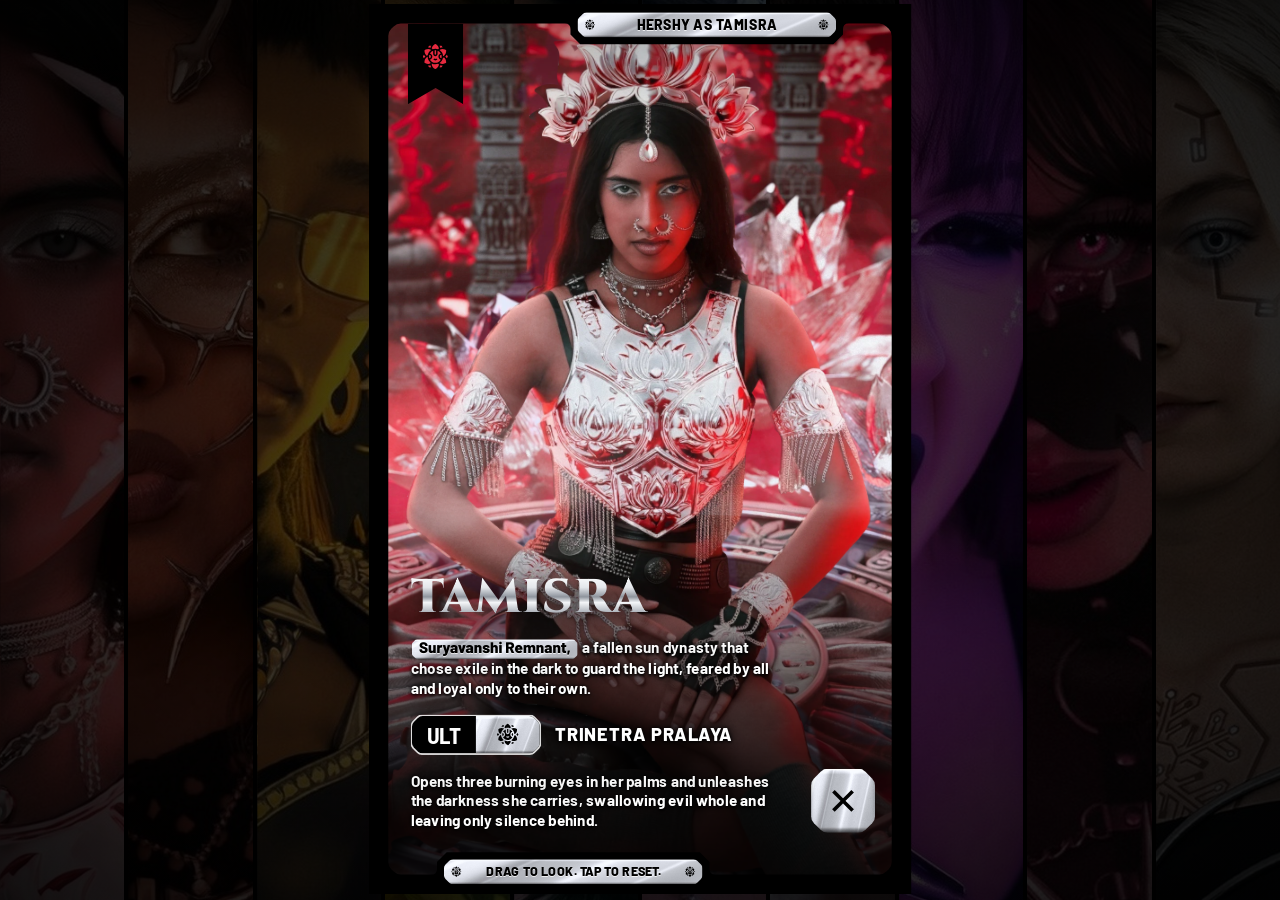
==== commit 50a0f82a: "Sync AR lore and ult text to final card wording Co-Authored-By: Claude Opus 5.5 <noreply@anthropic.c" ====
--- a/01/index.html
+++ b/01/index.html
@@ -37,7 +37,7 @@
       </div></div>
       <span style="font-family: 'Barlow', sans-serif; font-weight: 800; font-size: 13px; line-height: 1.1; letter-spacing: 0.04em; text-transform: uppercase; color: #FFFFFF; text-shadow: 0 0 3px #000, 0 0 8px rgba(0,0,0,0.95), 0 1px 2px #000, 0 0 16px rgba(0,0,0,0.7)">Trinetra Pralaya</span>
     </div>
-    <p style="margin: 0; font-family: 'Barlow', sans-serif; font-weight: 700; font-size: 11px; line-height: 14px; color: #FFFFFF; text-shadow: 0 0 3px #000, 0 0 8px rgba(0,0,0,0.95), 0 1px 2px #000, 0 0 16px rgba(0,0,0,0.7)">She opens three burning eyes in her palms and unleashes the darkness she carries, swallowing evil whole and leaving only silence behind.</p>
+    <p style="margin: 0; font-family: 'Barlow', sans-serif; font-weight: 700; font-size: 11px; line-height: 14px; color: #FFFFFF; text-shadow: 0 0 3px #000, 0 0 8px rgba(0,0,0,0.95), 0 1px 2px #000, 0 0 16px rgba(0,0,0,0.7)">Opens three burning eyes in her palms and unleashes the darkness she carries, swallowing evil whole and leaving only silence behind.</p>
   </div>
   <button type="button" aria-label="Close and scan another page" onclick="location.href='./'" style="position: absolute; right: 26px; bottom: 44px; width: 46px; height: 46px; padding: 0; border: 0; cursor: pointer; background: url(assets/plate-h.jpg) center / 100% 100% no-repeat; box-shadow: inset 0 1px 0 rgba(255,255,255,0.9), inset 0 -2px 3px rgba(0,0,0,0.35); clip-path: path('M6.88 2.12 Q9.00 0.00 12.00 0.00 L34.00 0.00 Q37.00 0.00 39.12 2.12 L43.88 6.88 Q46.00 9.00 46.00 12.00 L46.00 34.00 Q46.00 37.00 43.88 39.12 L39.12 43.88 Q37.00 46.00 34.00 46.00 L12.00 46.00 Q9.00 46.00 6.88 43.88 L2.12 39.12 Q0.00 37.00 0.00 34.00 L0.00 12.00 Q0.00 9.00 2.12 6.88 Z'); display: flex; align-items: center; justify-content: center">
     <svg width="18" height="18" viewBox="0 0 18 18" fill="none" stroke="#000000" stroke-width="2.6" stroke-linecap="square" aria-hidden="true"><path d="M3 3l12 12M15 3L3 15"></path></svg>
